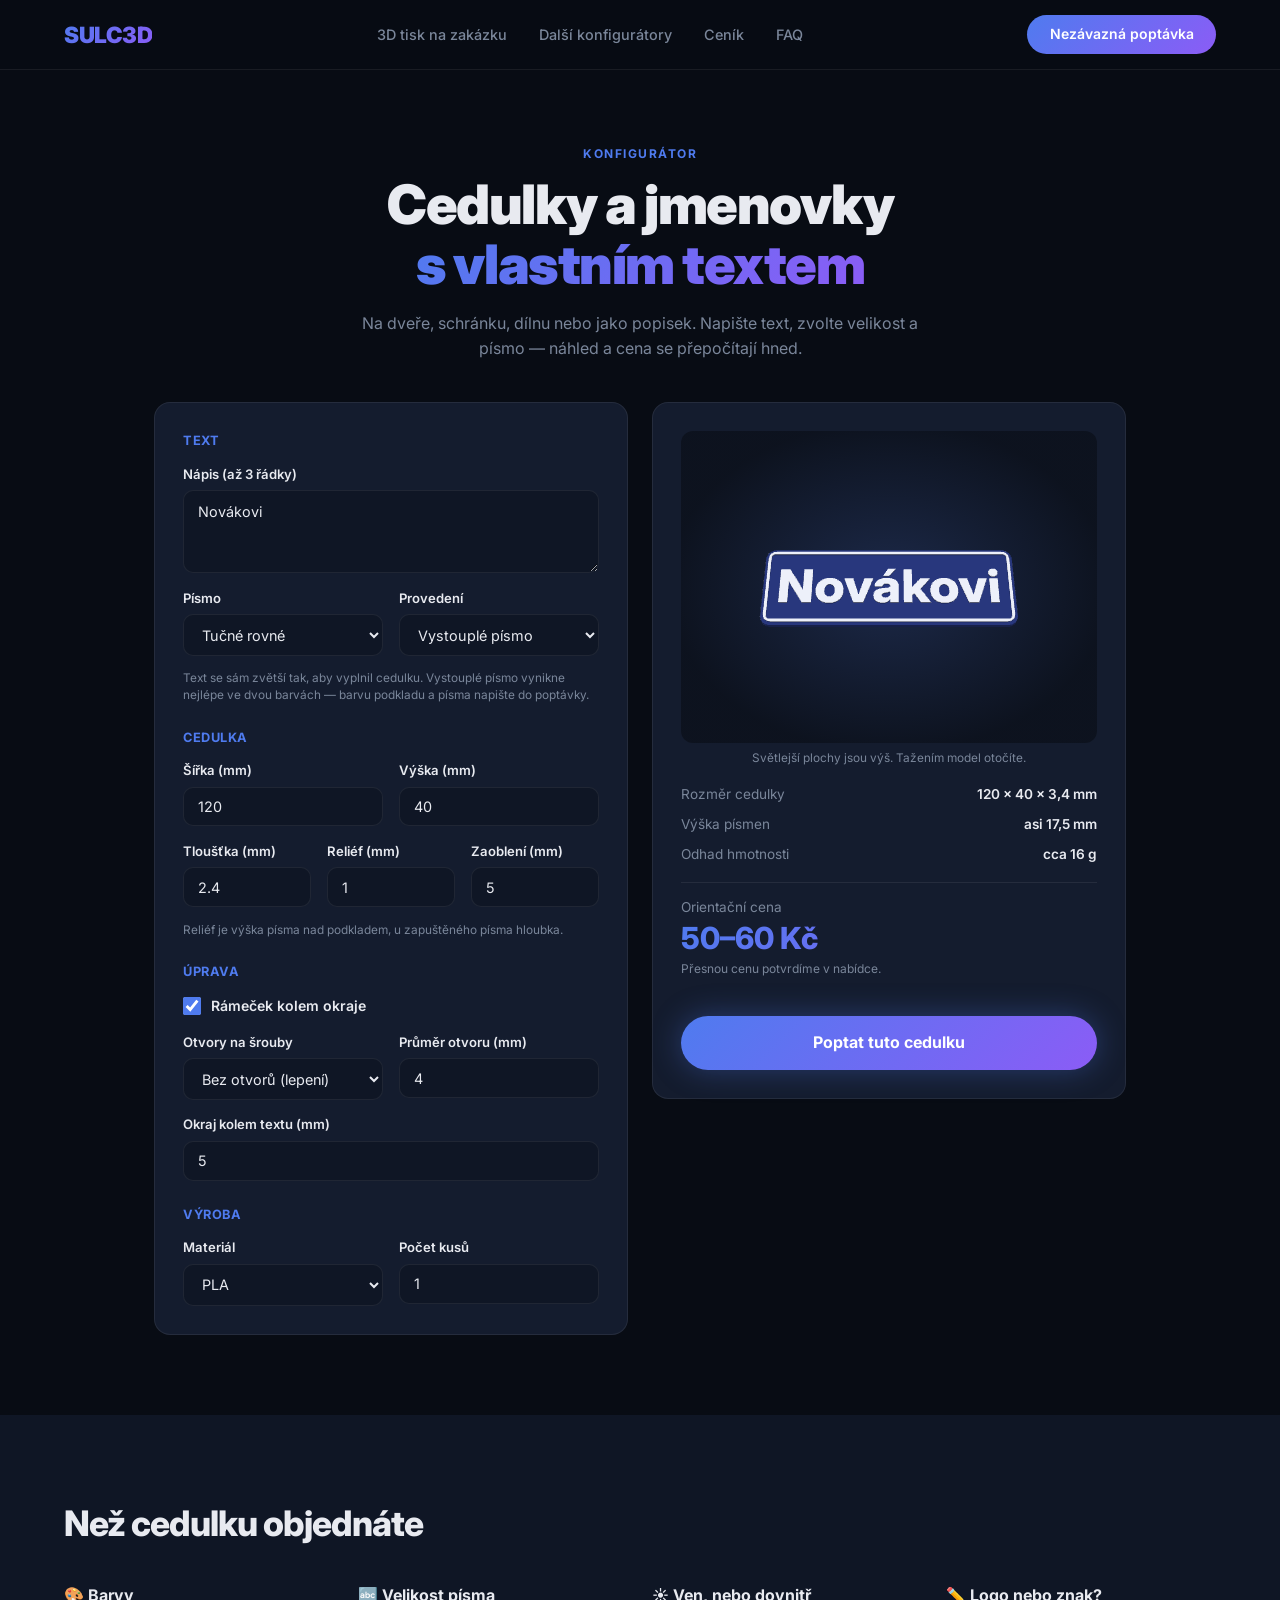
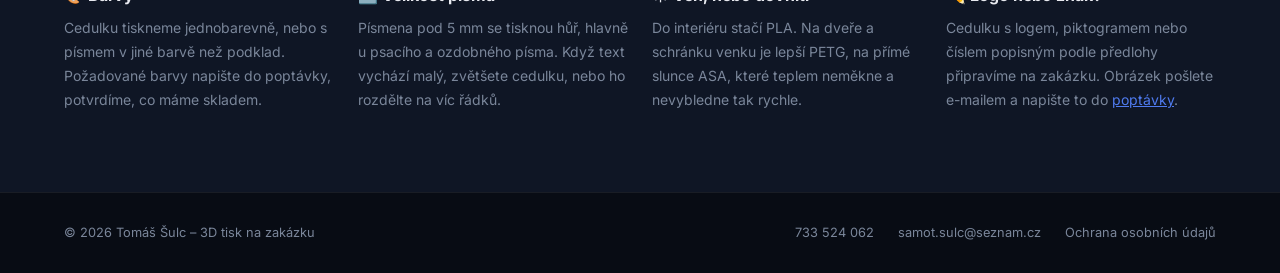
==== cedulky.html @ c4053866 "Pet novych konfiguratoru: cedulky, klicenky, lithofan, organizery, krouzky - /cedulky: cedulka s tex" ====
<!DOCTYPE html>
<html lang="cs">
<head>
  <meta charset="UTF-8" />
  <meta name="viewport" content="width=device-width, initial-scale=1.0" />
  <title>Cedulky a jmenovky s vlastním textem – 3D tisk | sulc3d.cz</title>
  <meta name="description" content="Konfigurátor cedulek, jmenovek a štítků s vlastním textem. Napište text, zvolte velikost a písmo, prohlédněte si náhled s orientační cenou a pošlete poptávku." />
  <meta name="theme-color" content="#080c14" />
  <link rel="canonical" href="https://sulc3d.cz/cedulky" />
  <link rel="icon" href="favicon.svg" type="image/svg+xml" />
  <meta property="og:type" content="website" />
  <meta property="og:locale" content="cs_CZ" />
  <meta property="og:site_name" content="sulc3d" />
  <meta property="og:title" content="Cedulky a jmenovky s vlastním textem" />
  <meta property="og:description" content="Napište text, zvolte velikost a písmo, prohlédněte si náhled s orientační cenou a pošlete poptávku." />
  <meta property="og:url" content="https://sulc3d.cz/cedulky" />
  <meta property="og:image" content="https://sulc3d.cz/og.png" />
  <link rel="preconnect" href="https://fonts.googleapis.com" />
  <link rel="preconnect" href="https://fonts.gstatic.com" crossorigin />
  <link href="https://fonts.googleapis.com/css2?family=Bebas+Neue&family=Fredoka:wght@600&family=Inter:wght@400;500;600;700;800;900&family=Lobster&family=Pacifico&display=swap" rel="stylesheet" />
  <link rel="stylesheet" href="konfigurator.css" />
</head>
<body>

<nav>
  <a href="/" class="logo">SULC3D</a>
  <ul class="nav-links">
    <li><a href="/">3D tisk na zakázku</a></li>
    <li><a href="/#konfiguratory">Další konfigurátory</a></li>
    <li><a href="/#cenik">Ceník</a></li>
    <li><a href="/#faq">FAQ</a></li>
  </ul>
  <a href="/#naceneni" class="nav-cta">Nezávazná poptávka</a>
</nav>

<header>
  <div class="section-tag">Konfigurátor</div>
  <h1>Cedulky a jmenovky<br /><span class="grad-text">s vlastním textem</span></h1>
  <p class="lead">Na dveře, schránku, dílnu nebo jako popisek. Napište text, zvolte velikost a písmo — náhled a cena se přepočítají hned.</p>
</header>

<main>
<div class="config">

  <form class="panel" id="cfg" novalidate>
    <fieldset>
      <legend>Text</legend>
      <div class="field" style="margin-bottom:0.9rem;">
        <label for="text">Nápis (až 3 řádky)</label>
        <textarea id="text" rows="3" maxlength="120">Novákovi</textarea>
      </div>
      <div class="row">
        <div class="field">
          <label for="font">Písmo</label>
          <select id="font"></select>
        </div>
        <div class="field">
          <label for="style">Provedení</label>
          <select id="style">
            <option value="raised">Vystouplé písmo</option>
            <option value="engraved">Zapuštěné písmo</option>
          </select>
        </div>
      </div>
      <div class="field">
        <small>Text se sám zvětší tak, aby vyplnil cedulku. Vystouplé písmo vynikne nejlépe ve dvou barvách — barvu podkladu a písma napište do poptávky.</small>
      </div>
    </fieldset>

    <fieldset>
      <legend>Cedulka</legend>
      <div class="row">
        <div class="field">
          <label for="w">Šířka (mm)</label>
          <input type="number" id="w" value="120" min="20" max="225" step="1" inputmode="decimal" />
        </div>
        <div class="field">
          <label for="h">Výška (mm)</label>
          <input type="number" id="h" value="40" min="10" max="225" step="1" inputmode="decimal" />
        </div>
      </div>
      <div class="row three">
        <div class="field">
          <label for="t">Tloušťka (mm)</label>
          <input type="number" id="t" value="2.4" min="1.2" max="6" step="0.1" inputmode="decimal" />
        </div>
        <div class="field">
          <label for="depth">Reliéf (mm)</label>
          <input type="number" id="depth" value="1" min="0.4" max="3" step="0.1" inputmode="decimal" />
        </div>
        <div class="field">
          <label for="r">Zaoblení (mm)</label>
          <input type="number" id="r" value="5" min="0" max="110" step="0.5" inputmode="decimal" />
        </div>
      </div>
      <div class="field">
        <small>Reliéf je výška písma nad podkladem, u zapuštěného písma hloubka.</small>
      </div>
    </fieldset>

    <fieldset>
      <legend>Úprava</legend>
      <label class="check"><input type="checkbox" id="frame" checked /> Rámeček kolem okraje</label>
      <div class="row">
        <div class="field">
          <label for="holes">Otvory na šrouby</label>
          <select id="holes">
            <option value="0">Bez otvorů (lepení)</option>
            <option value="2">2 otvory po stranách</option>
            <option value="4">4 otvory v rozích</option>
          </select>
        </div>
        <div class="field">
          <label for="holeD">Průměr otvoru (mm)</label>
          <input type="number" id="holeD" value="4" min="2" max="8" step="0.5" inputmode="decimal" />
        </div>
      </div>
      <div class="field">
        <label for="margin">Okraj kolem textu (mm)</label>
        <input type="number" id="margin" value="5" min="1" max="30" step="0.5" inputmode="decimal" />
      </div>
    </fieldset>

    <fieldset style="margin-bottom:0;">
      <legend>Výroba</legend>
      <div class="row" style="margin-bottom:0;">
        <div class="field">
          <label for="material">Materiál</label>
          <select id="material">
            <option value="PLA" selected>PLA</option>
            <option value="PETG">PETG (i ven)</option>
            <option value="ABS / ASA">ASA (ven na slunce)</option>
          </select>
        </div>
        <div class="field">
          <label for="kusu">Počet kusů</label>
          <input type="number" id="kusu" value="1" min="1" step="1" inputmode="numeric" />
        </div>
      </div>
    </fieldset>
  </form>

  <div class="panel preview">
    <canvas id="canvas" class="model-canvas" role="img" aria-label="3D náhled cedulky – tažením lze otáčet"></canvas>
    <p class="hint">Světlejší plochy jsou výš. Tažením model otočíte.</p>

    <div class="results">
      <div class="res-row"><span>Rozměr cedulky</span><strong id="rSize">–</strong></div>
      <div class="res-row"><span>Výška písmen</span><strong id="rLetter">–</strong></div>
      <div class="res-row"><span>Odhad hmotnosti</span><strong id="rWeight">–</strong></div>
      <div class="price">
        Orientační cena
        <strong id="rPrice" class="grad-text">–</strong>
        <small>Přesnou cenu potvrdíme v nabídce.</small>
      </div>
    </div>

    <ul class="messages" id="messages" aria-live="polite"></ul>
    <a href="/#naceneni" class="btn-primary" id="order">Poptat tuto cedulku</a>
    <button type="button" class="btn-secondary" id="stlBtn" hidden>Stáhnout STL</button>
  </div>

</div>

<section class="info">
  <h2>Než cedulku objednáte</h2>
  <div class="info-grid">
    <div class="info-card">
      <h3>🎨 Barvy</h3>
      <p>Cedulku tiskneme jednobarevně, nebo s písmem v jiné barvě než podklad. Požadované barvy napište do poptávky, potvrdíme, co máme skladem.</p>
    </div>
    <div class="info-card">
      <h3>🔤 Velikost písma</h3>
      <p>Písmena pod 5 mm se tisknou hůř, hlavně u psacího a ozdobného písma. Když text vychází malý, zvětšete cedulku, nebo ho rozdělte na víc řádků.</p>
    </div>
    <div class="info-card">
      <h3>☀️ Ven, nebo dovnitř</h3>
      <p>Do interiéru stačí PLA. Na dveře a schránku venku je lepší PETG, na přímé slunce ASA, které teplem neměkne a nevybledne tak rychle.</p>
    </div>
    <div class="info-card">
      <h3>✏️ Logo nebo znak?</h3>
      <p>Cedulku s logem, piktogramem nebo číslem popisným podle předlohy připravíme na zakázku. Obrázek pošlete e-mailem a napište to do <a href="/#naceneni">poptávky</a>.</p>
    </div>
  </div>
</section>
</main>

<footer>
  <span>© 2026 Tomáš Šulc – 3D tisk na zakázku</span>
  <span>
    <a href="tel:+420733524062">733 524 062</a>
    <a href="mailto:samot.sulc@seznam.cz">samot.sulc@seznam.cz</a>
    <a href="/ochrana-osobnich-udaju">Ochrana osobních údajů</a>
  </span>
</footer>

<script src="model.js"></script>
<script src="relief.js"></script>
<script src="konfig.js"></script>
<script>
  const { $, num, mm, dims3, MAX_TRIS, FONTS, loadFont, layoutText, raster, roundRect, init } = window.Sulc3DKonfig;
  const { buildRelief } = window.Sulc3DRelief;
  const FRAME_W = 1.2, FRAME_INSET = 1.5;  // mm, šířka rámečku a jeho odstup od okraje
  const MIN_FLOOR = 0.8;                   // mm, kolik podkladu musí zbýt pod zapuštěným písmem

  for (const [key, f] of Object.entries(FONTS)) $('font').add(new Option(f.label, key));

  async function compute(ctx) {
    const p = { w: num('w'), h: num('h'), t: num('t'), depth: num('depth'), r: num('r'), margin: num('margin'),
      holes: +$('holes').value, holeD: num('holeD'), frame: $('frame').checked, raised: $('style').value === 'raised', font: $('font').value };
    $('holeD').disabled = !p.holes;
    const lines = $('text').value.split('\n').map(s => s.trim()).filter(Boolean).slice(0, 3);
    const ok = [ctx.range(p.w, 20, 225, 'Šířka'), ctx.range(p.h, 10, 225, 'Výška'), ctx.range(p.t, 1.2, 6, 'Tloušťka'),
      ctx.range(p.depth, 0.4, 3, 'Reliéf'), ctx.range(p.r, 0, 110, 'Zaoblení'), ctx.range(p.margin, 1, 30, 'Okraj kolem textu')];
    if (p.holes) ok.push(ctx.range(p.holeD, 2, 8, 'Průměr otvoru'));
    if (!lines.length) { ctx.error('Napište text, který má na cedulce být.'); ok.push(false); }
    if (!p.raised && p.t - p.depth < MIN_FLOOR) { ctx.error(`Zapuštěné písmo je moc hluboké. Pod ním musí zůstat alespoň ${mm(MIN_FLOOR)} mm podkladu.`); ok.push(false); }
    if (ok.includes(false)) return null;
    await loadFont(p.font, lines.join(' '));

    // plocha pro text: uvnitř rámečku a mimo otvory
    const frameZone = p.frame ? FRAME_INSET + FRAME_W : 0;
    const holeOff = frameZone + 1.5 + p.holeD / 2;       // střed otvoru od okraje
    const side = p.holes ? holeOff + p.holeD / 2 : frameZone;
    const availW = p.w - 2 * (side + p.margin), availH = p.h - 2 * (frameZone + p.margin);
    if (availW < 6 || availH < 4) { ctx.error('Na text nezbývá místo. Zvětšete cedulku, nebo zmenšete okraj.'); return null; }

    let cell = Math.max(0.2, Math.max(p.w, p.h) / 640), pos, layout;
    for (let attempt = 0; attempt < 5; attempt++) {
      const nx = Math.round(p.w / cell), ny = Math.round(p.h / cell), s = p.w / nx;
      const R = raster(nx, ny), c = R.ctx;
      // podklad se zaoblením a otvory
      R.clear();
      roundRect(c, 0, 0, nx, ny, p.r / s);
      c.fill();
      c.globalCompositeOperation = 'destination-out';
      const hx = holeOff / s, hy = p.holes === 4 ? holeOff / s : ny / 2;
      const spots = p.holes === 2 ? [[hx, hy], [nx - hx, hy]]
        : p.holes === 4 ? [[hx, hy], [nx - hx, hy], [hx, ny - hy], [nx - hx, ny - hy]] : [];
      spots.forEach(([x, y]) => { c.beginPath(); c.arc(x, y, p.holeD / 2 / s, 0, 2 * Math.PI); c.fill(); });
      const plate = R.mask();
      // text a rámeček
      R.clear();
      layout = layoutText(c, lines, p.font, availW / s, availH / s);
      layout.draw(c, nx / 2, ny / 2);
      if (p.frame) {
        const e = (FRAME_INSET + FRAME_W / 2) / s;
        c.lineWidth = FRAME_W / s;
        roundRect(c, e, e, nx - 2 * e, ny - 2 * e, Math.max(0, p.r / s - e));
        c.stroke();
      }
      const ink = R.mask();
      const levels = new Uint8Array(nx * ny);
      for (let k = 0; k < levels.length; k++) levels[k] = plate[k] ? (ink[k] ? 2 : 1) : 0;
      pos = buildRelief({ nx, ny, cell: s, levels, heights: [0, p.t, p.raised ? p.t + p.depth : p.t - p.depth] });
      layout.cell = s;
      if (pos.length / 9 <= MAX_TRIS) break;
      cell *= 1.3; // moc podrobné → hrubší rastr
    }

    const letter = layout.px * layout.cell * 0.72; // přibližná výška velkého písmene
    if (letter < 5) ctx.warn(`Písmena vycházejí asi ${mm(letter)} mm vysoká a tenké tahy se nemusí vytisknout. Zvětšete cedulku, nebo zkraťte text.`);
    const top = p.raised ? p.t + p.depth : p.t;
    return {
      pos,
      name: `cedulka-${mm(p.w)}x${mm(p.h)}.stl`,
      viewOpts: { tintZ: [top - p.depth, top], view: { yaw: 0, pitch: 1.1, spin: false } },
      rows: { rSize: dims3([p.w, p.h, top]), rLetter: `asi ${mm(letter)} mm` },
      popis: 'Cedulka z konfigurátoru – ' +
        `text „${lines.join(' / ')}“, písmo ${FONTS[p.font].label.toLowerCase()}, ${p.raised ? 'vystouplé' : 'zapuštěné'} o ${mm(p.depth)} mm; ` +
        `rozměr ${mm(p.w)} × ${mm(p.h)} mm, tloušťka podkladu ${mm(p.t)} mm, zaoblení ${mm(p.r)} mm; ` +
        `${p.frame ? 's rámečkem' : 'bez rámečku'}; ` +
        (p.holes ? `${p.holes} otvory Ø ${mm(p.holeD)} mm.` : 'bez otvorů.') +
        ' Barvy: (doplňte barvu podkladu a písma).'
    };
  }

  init({ compute, debounce: 180 });
</script>
</body>
</html>
---- konfigurator.css ----
*, *::before, *::after { box-sizing: border-box; margin: 0; padding: 0; }

:root {
  --bg:       #080c14;
  --surface:  #0f1625;
  --card:     #141c2e;
  --border:   rgba(255,255,255,0.07);
  --blue:     #4f7bef;
  --grad:     linear-gradient(135deg, #4f7bef, #8b5cf6);
  --text:     #e8eaf0;
  --muted:    #7a869a;
  --radius:   16px;
}

body {
  font-family: 'Inter', sans-serif;
  background: var(--bg);
  color: var(--text);
  line-height: 1.6;
  overflow-x: hidden;
}

:focus-visible { outline: 2px solid var(--blue); outline-offset: 3px; }

.grad-text {
  background: var(--grad);
  -webkit-background-clip: text;
  -webkit-text-fill-color: transparent;
  background-clip: text;
}

/* ── NAVBAR ────────────────────────────────── */
nav {
  position: sticky;
  top: 0;
  z-index: 100;
  display: flex;
  align-items: center;
  justify-content: space-between;
  gap: 1rem;
  padding: 0 5%;
  height: 70px;
  background: rgba(8,12,20,0.95);
  backdrop-filter: blur(14px);
  border-bottom: 1px solid var(--border);
}

.logo {
  font-size: 1.4rem;
  font-weight: 900;
  letter-spacing: -0.5px;
  text-decoration: none;
  background: var(--grad);
  -webkit-background-clip: text;
  -webkit-text-fill-color: transparent;
  background-clip: text;
}

.nav-links { display: flex; gap: 2rem; list-style: none; }

.nav-links a {
  color: var(--muted);
  text-decoration: none;
  font-size: 0.9rem;
  font-weight: 500;
  white-space: nowrap;
  transition: color 0.2s;
}

.nav-links a:hover { color: var(--text); }

.nav-cta {
  padding: 0.5rem 1.4rem;
  background: var(--grad);
  color: #fff;
  font-weight: 600;
  font-size: 0.875rem;
  border-radius: 50px;
  text-decoration: none;
  white-space: nowrap;
}

/* ── HEADER ────────────────────────────────── */
header { padding: 70px 5% 40px; text-align: center; }

.section-tag {
  display: inline-block;
  font-size: 0.75rem;
  font-weight: 700;
  text-transform: uppercase;
  letter-spacing: 1.5px;
  color: var(--blue);
  margin-bottom: 0.75rem;
}

h1 {
  font-size: clamp(2rem, 5vw, 3.4rem);
  font-weight: 900;
  line-height: 1.1;
  letter-spacing: -1.5px;
  margin-bottom: 1rem;
}

.lead { color: var(--muted); max-width: 600px; margin: 0 auto; }

/* ── KONFIGURÁTOR ──────────────────────────── */
.config {
  display: grid;
  grid-template-columns: minmax(0, 1fr) minmax(0, 1fr);
  gap: 1.5rem;
  max-width: 1100px;
  margin: 0 auto;
  padding: 0 5% 80px;
  align-items: start;
}

.panel {
  background: var(--card);
  border: 1px solid var(--border);
  border-radius: var(--radius);
  padding: 1.75rem;
}

fieldset { border: none; margin-bottom: 1.5rem; }

legend {
  font-size: 0.8rem;
  font-weight: 700;
  text-transform: uppercase;
  letter-spacing: 0.5px;
  color: var(--blue);
  margin-bottom: 0.75rem;
}

.row { display: grid; grid-template-columns: 1fr 1fr; gap: 1rem; margin-bottom: 0.9rem; }
.row.three { grid-template-columns: 1fr 1fr 1fr; }

.field { display: flex; flex-direction: column; gap: 0.35rem; }
.field label { font-size: 0.82rem; font-weight: 600; }
.field small { font-size: 0.74rem; color: var(--muted); line-height: 1.4; }

.field input,
.field select {
  width: 100%;
  background: var(--surface);
  border: 1px solid var(--border);
  border-radius: 10px;
  padding: 0.65rem 0.85rem;
  color: var(--text);
  font-family: inherit;
  font-size: 0.9rem;
  outline: none;
  transition: border-color 0.2s;
}

.field input:focus,
.field select:focus { border-color: var(--blue); }
.field select { cursor: pointer; }

.preview { position: sticky; top: 90px; }

.model-canvas {
  display: block;
  width: 100%;
  aspect-ratio: 4 / 3;
  border-radius: 12px;
  background: radial-gradient(ellipse at center, rgba(79,123,239,0.14) 0%, rgba(8,12,20,0.6) 75%);
  cursor: grab;
  touch-action: pan-y;
}

.model-canvas:active { cursor: grabbing; }

.hint { font-size: 0.74rem; color: var(--muted); text-align: center; margin: 0.4rem 0 1rem; }

.section-svg {
  display: block;
  width: 100%;
  height: auto;
  border: 1px solid var(--border);
  border-radius: 12px;
  background: var(--surface);
  margin-bottom: 1.25rem;
}

.results { display: flex; flex-direction: column; gap: 0.5rem; }

.res-row {
  display: flex;
  justify-content: space-between;
  gap: 1rem;
  font-size: 0.85rem;
  color: var(--muted);
}

.res-row strong { color: var(--text); font-weight: 600; text-align: right; }

.price {
  border-top: 1px solid var(--border);
  margin-top: 0.5rem;
  padding-top: 0.9rem;
  font-size: 0.85rem;
  color: var(--muted);
}

.price strong { display: block; font-size: 1.9rem; font-weight: 800; line-height: 1.3; }
.price small { font-size: 0.75rem; }

.messages { list-style: none; margin-top: 1rem; display: flex; flex-direction: column; gap: 0.4rem; }
.messages li { font-size: 0.8rem; line-height: 1.5; padding: 0.55rem 0.8rem; border-radius: 10px; }
.messages .error { color: #fca5a5; background: rgba(248,113,113,0.08); border: 1px solid rgba(248,113,113,0.25); }
.messages .warn { color: #fde68a; background: rgba(250,204,21,0.07); border: 1px solid rgba(250,204,21,0.22); }

.btn-primary {
  display: block;
  width: 100%;
  margin-top: 1.25rem;
  padding: 0.9rem 2rem;
  background: var(--grad);
  color: #fff;
  font-weight: 700;
  font-size: 1rem;
  text-align: center;
  border-radius: 50px;
  text-decoration: none;
  box-shadow: 0 0 30px rgba(79,123,239,0.35);
  transition: transform 0.2s, box-shadow 0.2s;
}

.btn-primary:hover { transform: translateY(-2px); box-shadow: 0 0 45px rgba(79,123,239,0.5); }
.btn-primary[aria-disabled="true"] { opacity: 0.4; pointer-events: none; box-shadow: none; }

/* ── INFO ──────────────────────────────────── */
.info { background: var(--surface); padding: 80px 5%; }
.info h2 { font-size: clamp(1.6rem, 4vw, 2.2rem); font-weight: 800; letter-spacing: -1px; margin-bottom: 2rem; }

.info-grid {
  display: grid;
  grid-template-columns: repeat(auto-fit, minmax(260px, 1fr));
  gap: 1.5rem;
}

.info-card h3 { font-size: 1rem; font-weight: 700; margin-bottom: 0.5rem; }
.info-card p { font-size: 0.875rem; color: var(--muted); line-height: 1.7; }

/* ── FOOTER ────────────────────────────────── */
footer {
  border-top: 1px solid var(--border);
  padding: 30px 5%;
  display: flex;
  justify-content: space-between;
  flex-wrap: wrap;
  gap: 1rem;
  font-size: 0.8rem;
  color: var(--muted);
}

footer a { color: var(--muted); text-decoration: none; margin-left: 1.25rem; }
footer a:hover { color: var(--text); }

@media (max-width: 860px) {
  .config { grid-template-columns: 1fr; }
  .preview { position: static; order: -1; }
  .nav-links { display: none; }
  header { padding: 50px 5% 30px; }
}

@media (max-width: 480px) {
  .row.three { grid-template-columns: 1fr 1fr; }
  .panel { padding: 1.25rem; }
  .nav-cta { padding: 0.5rem 1rem; font-size: 0.8rem; }
  footer a { margin: 0 1.25rem 0 0; }
}

/* ── DOPLŇKY PRO DALŠÍ KONFIGURÁTORY ───────── */
.check {
  display: flex;
  align-items: center;
  gap: 0.6rem;
  font-size: 0.88rem;
  font-weight: 600;
  margin-bottom: 0.9rem;
  cursor: pointer;
}

.check input { width: 18px; height: 18px; accent-color: var(--blue); cursor: pointer; }

.toggle {
  display: flex;
  gap: 0.4rem;
  justify-content: center;
  margin: 0.6rem 0 1rem;
}

.toggle[hidden] { display: none; }

.toggle button {
  background: var(--surface);
  border: 1px solid var(--border);
  border-radius: 50px;
  padding: 0.4rem 1rem;
  color: var(--muted);
  font-family: inherit;
  font-size: 0.78rem;
  font-weight: 600;
  cursor: pointer;
  transition: color 0.2s, border-color 0.2s, background 0.2s;
}

.toggle button[aria-pressed="true"] {
  color: #fff;
  border-color: rgba(79,123,239,0.6);
  background: rgba(79,123,239,0.18);
}

fieldset:disabled .field { opacity: 0.45; }
.info-card a { color: var(--blue); }

[hidden] { display: none !important; }

.btn-secondary {
  display: block;
  width: 100%;
  margin-top: 0.75rem;
  padding: 0.8rem 2rem;
  background: transparent;
  border: 1px solid var(--border);
  border-radius: 50px;
  color: var(--text);
  font-family: inherit;
  font-weight: 600;
  font-size: 0.95rem;
  cursor: pointer;
  transition: border-color 0.2s, background 0.2s;
}

.btn-secondary:hover { border-color: rgba(255,255,255,0.25); background: rgba(255,255,255,0.04); }
.btn-secondary:disabled { opacity: 0.4; cursor: default; }

.field textarea {
  width: 100%;
  background: var(--surface);
  border: 1px solid var(--border);
  border-radius: 10px;
  padding: 0.65rem 0.85rem;
  color: var(--text);
  font-family: inherit;
  font-size: 0.9rem;
  line-height: 1.4;
  outline: none;
  resize: vertical;
  transition: border-color 0.2s;
}

.field textarea:focus { border-color: var(--blue); }
.field input[type="file"] { padding: 0.5rem 0.6rem; font-size: 0.82rem; cursor: pointer; }
.field input[type="file"]::file-selector-button {
  margin-right: 0.75rem;
  padding: 0.35rem 0.9rem;
  background: rgba(79,123,239,0.18);
  border: 1px solid rgba(79,123,239,0.5);
  border-radius: 50px;
  color: var(--text);
  font-family: inherit;
  font-weight: 600;
  cursor: pointer;
}
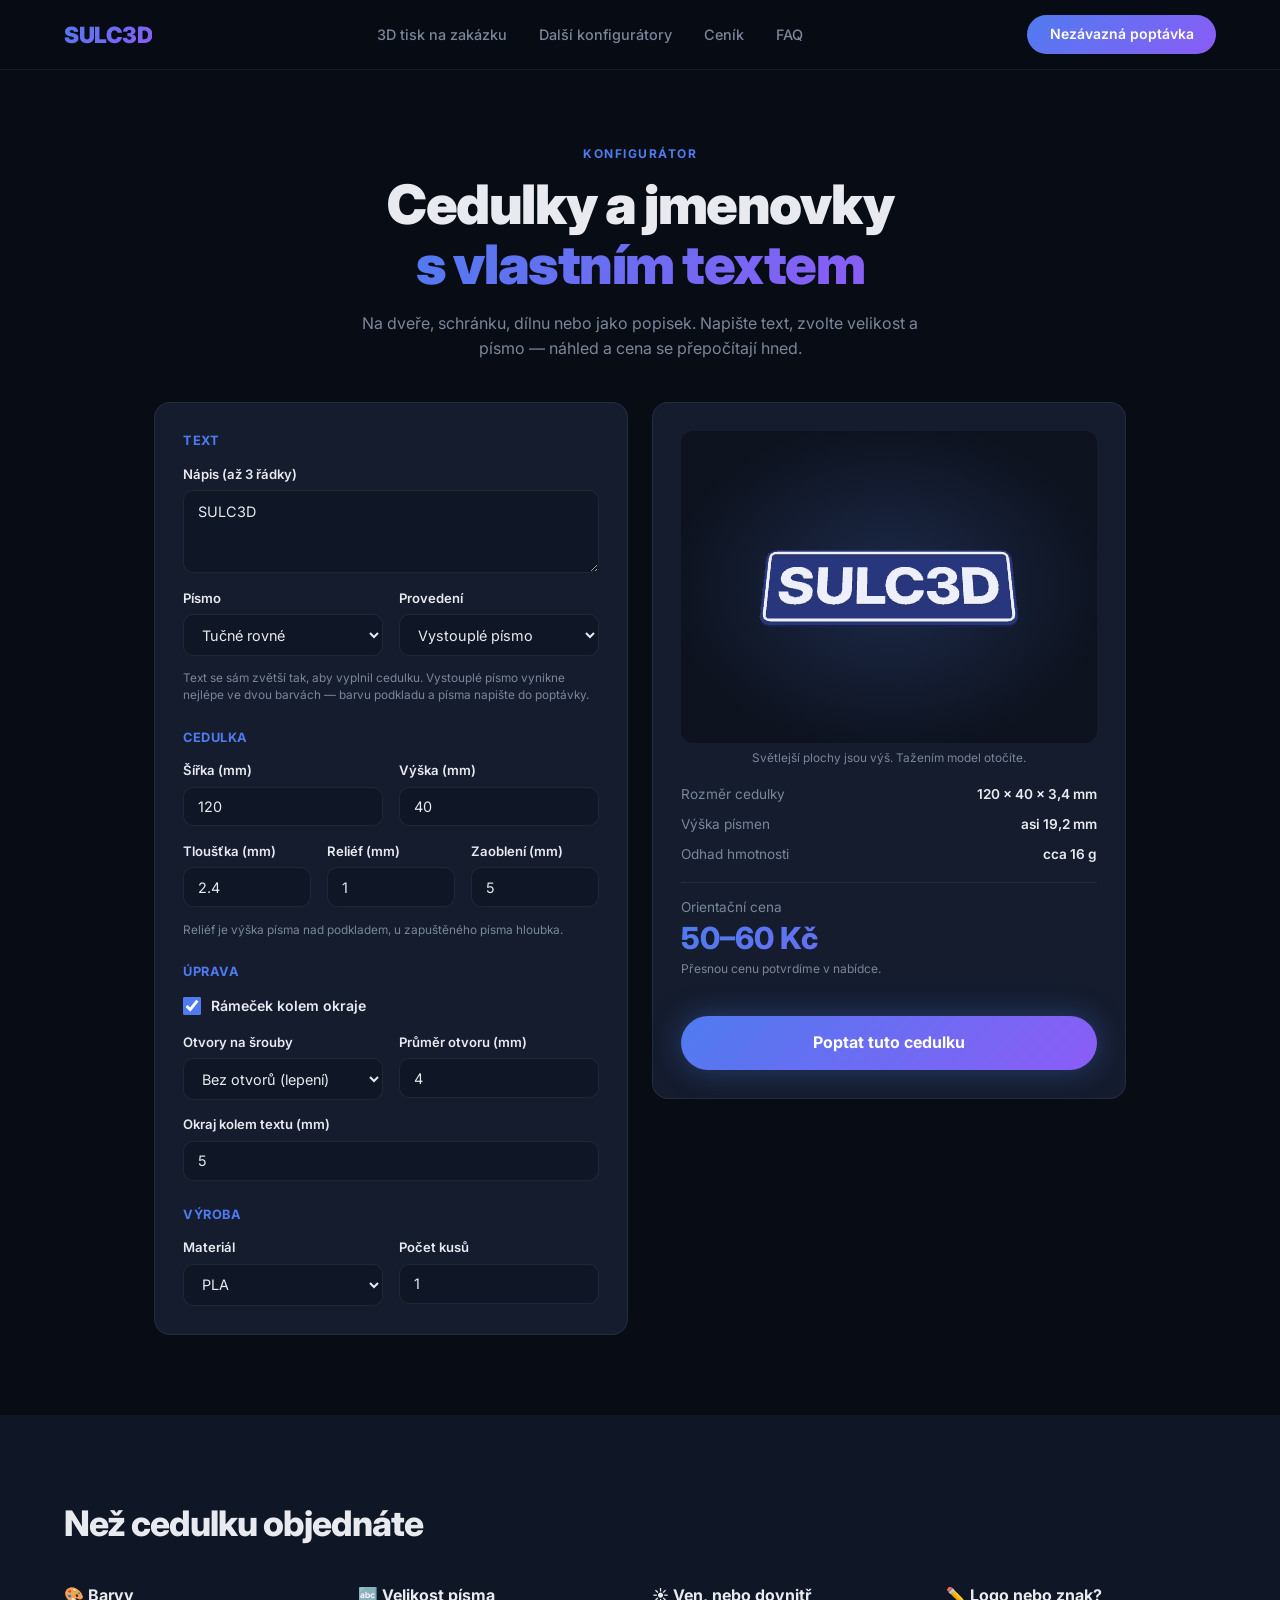
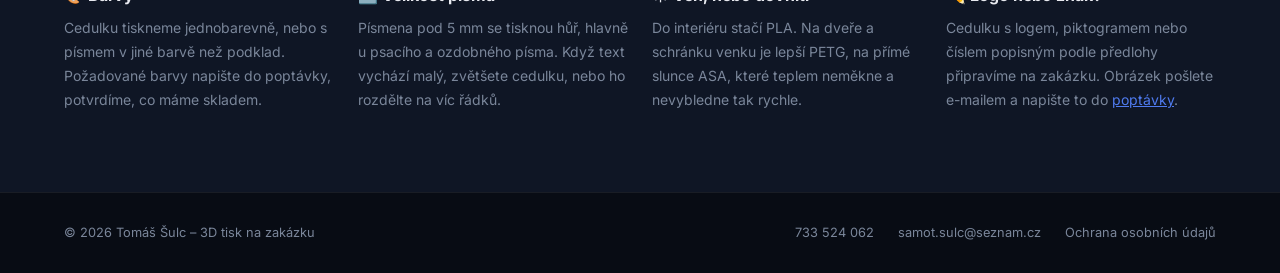
==== commit 17132b34: "Cedulky a klicenky: vychozi text SULC3D Co-Authored-By: Claude Opus 5.5 <noreply@anthropic.com>" ====
--- a/cedulky.html
+++ b/cedulky.html
@@ -47,7 +47,7 @@
       <legend>Text</legend>
       <div class="field" style="margin-bottom:0.9rem;">
         <label for="text">Nápis (až 3 řádky)</label>
-        <textarea id="text" rows="3" maxlength="120">Novákovi</textarea>
+        <textarea id="text" rows="3" maxlength="120">SULC3D</textarea>
       </div>
       <div class="row">
         <div class="field">
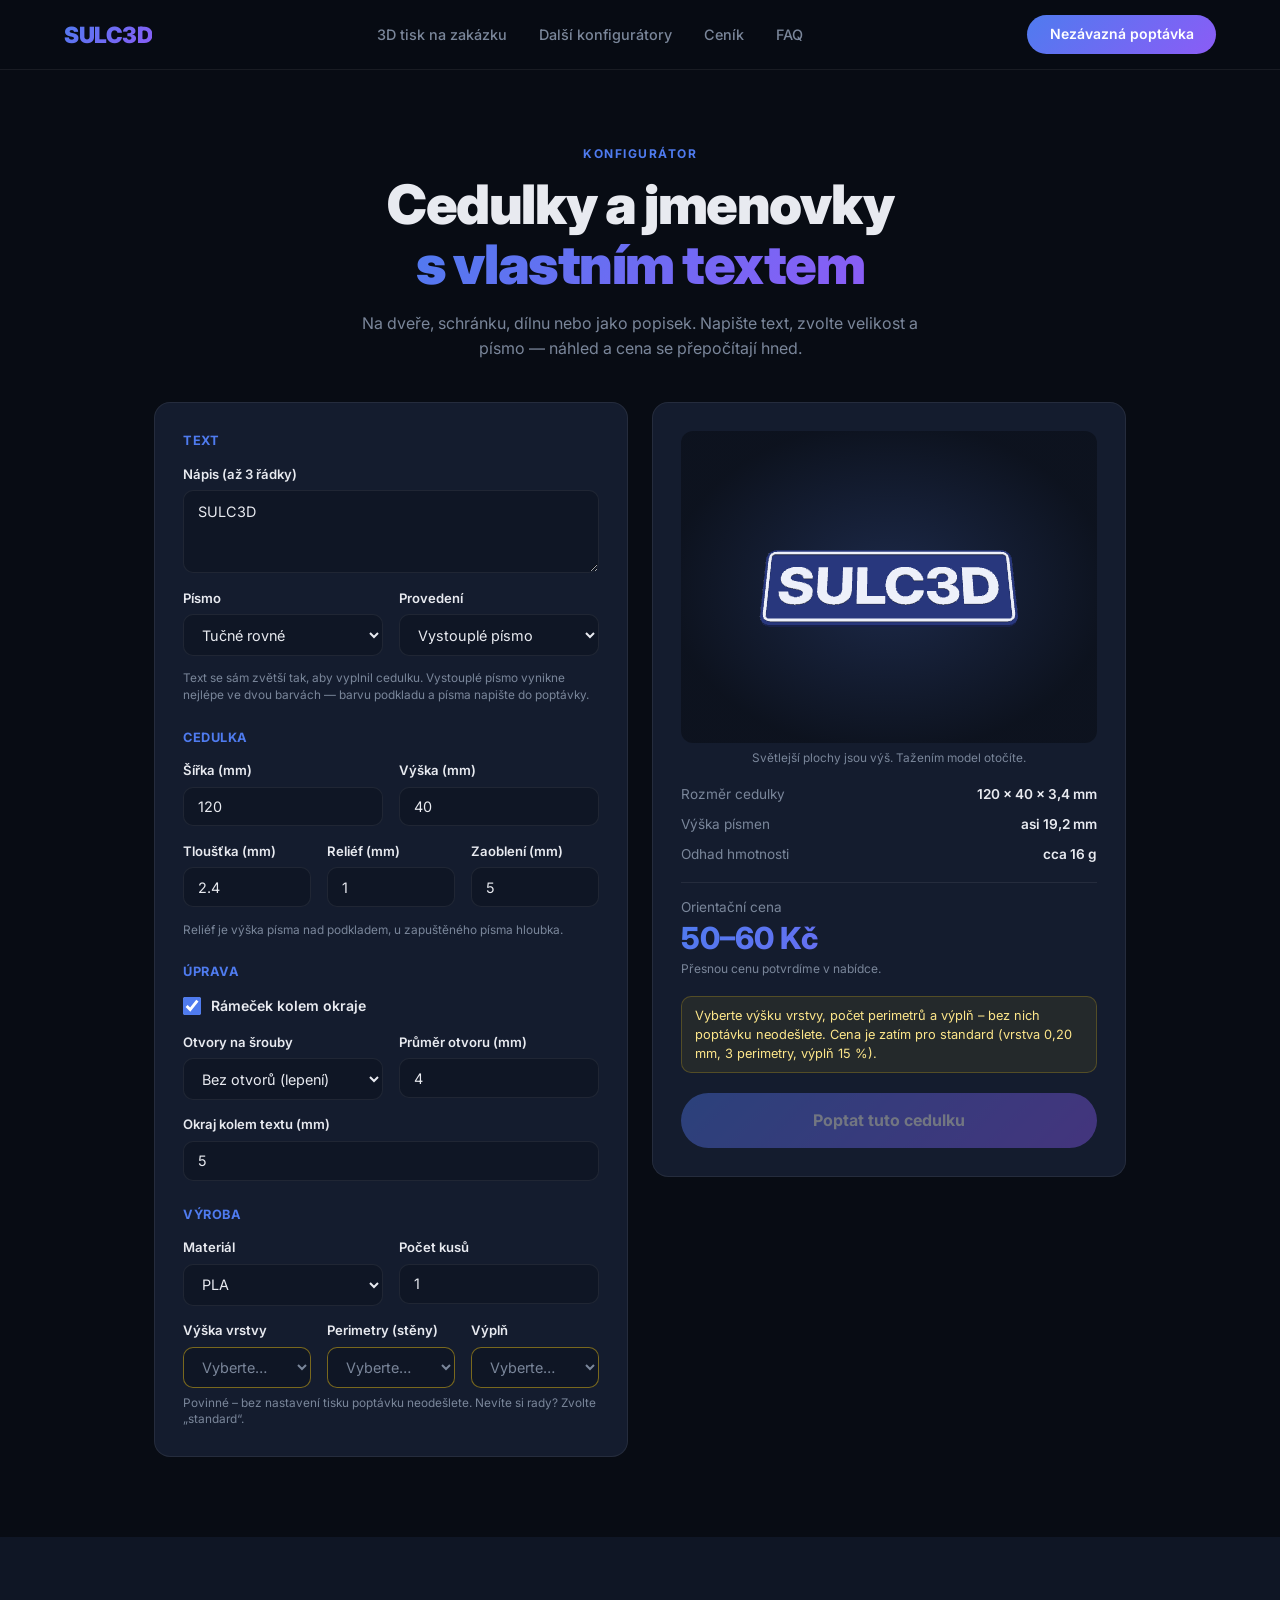
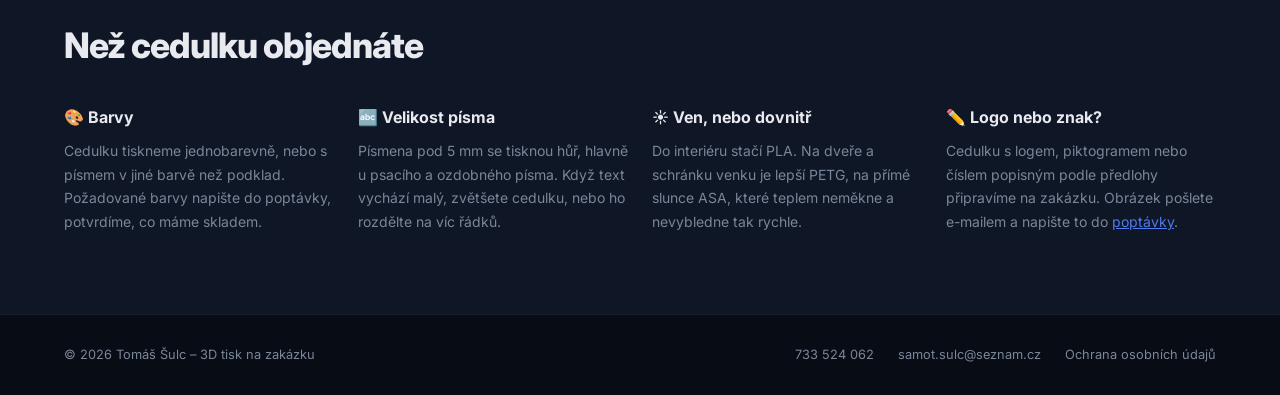
==== commit a727989b: "Povinne nastaveni tisku: vyska vrstvy, perimetry, vypln Konfiguratory (krome lithofanu) i poptavkovy" ====
--- a/cedulky.html
+++ b/cedulky.html
@@ -137,6 +137,21 @@
           <input type="number" id="kusu" value="1" min="1" step="1" inputmode="numeric" />
         </div>
       </div>
+      <div class="row three print-row">
+        <div class="field">
+          <label for="vrstva">Výška vrstvy</label>
+          <select id="vrstva" required></select>
+        </div>
+        <div class="field">
+          <label for="perimetry">Perimetry (stěny)</label>
+          <select id="perimetry" required></select>
+        </div>
+        <div class="field">
+          <label for="vypln">Výplň</label>
+          <select id="vypln" required></select>
+        </div>
+      </div>
+      <p class="print-hint">Povinné – bez nastavení tisku poptávku neodešlete. Nevíte si rady? Zvolte „standard“.</p>
     </fieldset>
   </form>
 
--- a/konfigurator.css
+++ b/konfigurator.css
@@ -365,3 +365,11 @@
   font-weight: 600;
   cursor: pointer;
 }
+
+/* ── NASTAVENÍ TISKU (vrstva, perimetry, výplň) ───────── */
+.row.print-row { margin: 0.9rem 0 0.4rem; }
+.print-hint { font-size: 0.74rem; color: var(--muted); line-height: 1.4; margin: 0; }
+.field select:required:invalid { color: var(--muted); border-color: rgba(250,204,21,0.45); }
+@media (max-width: 480px) {
+  .row.three.print-row { grid-template-columns: 1fr; }
+}
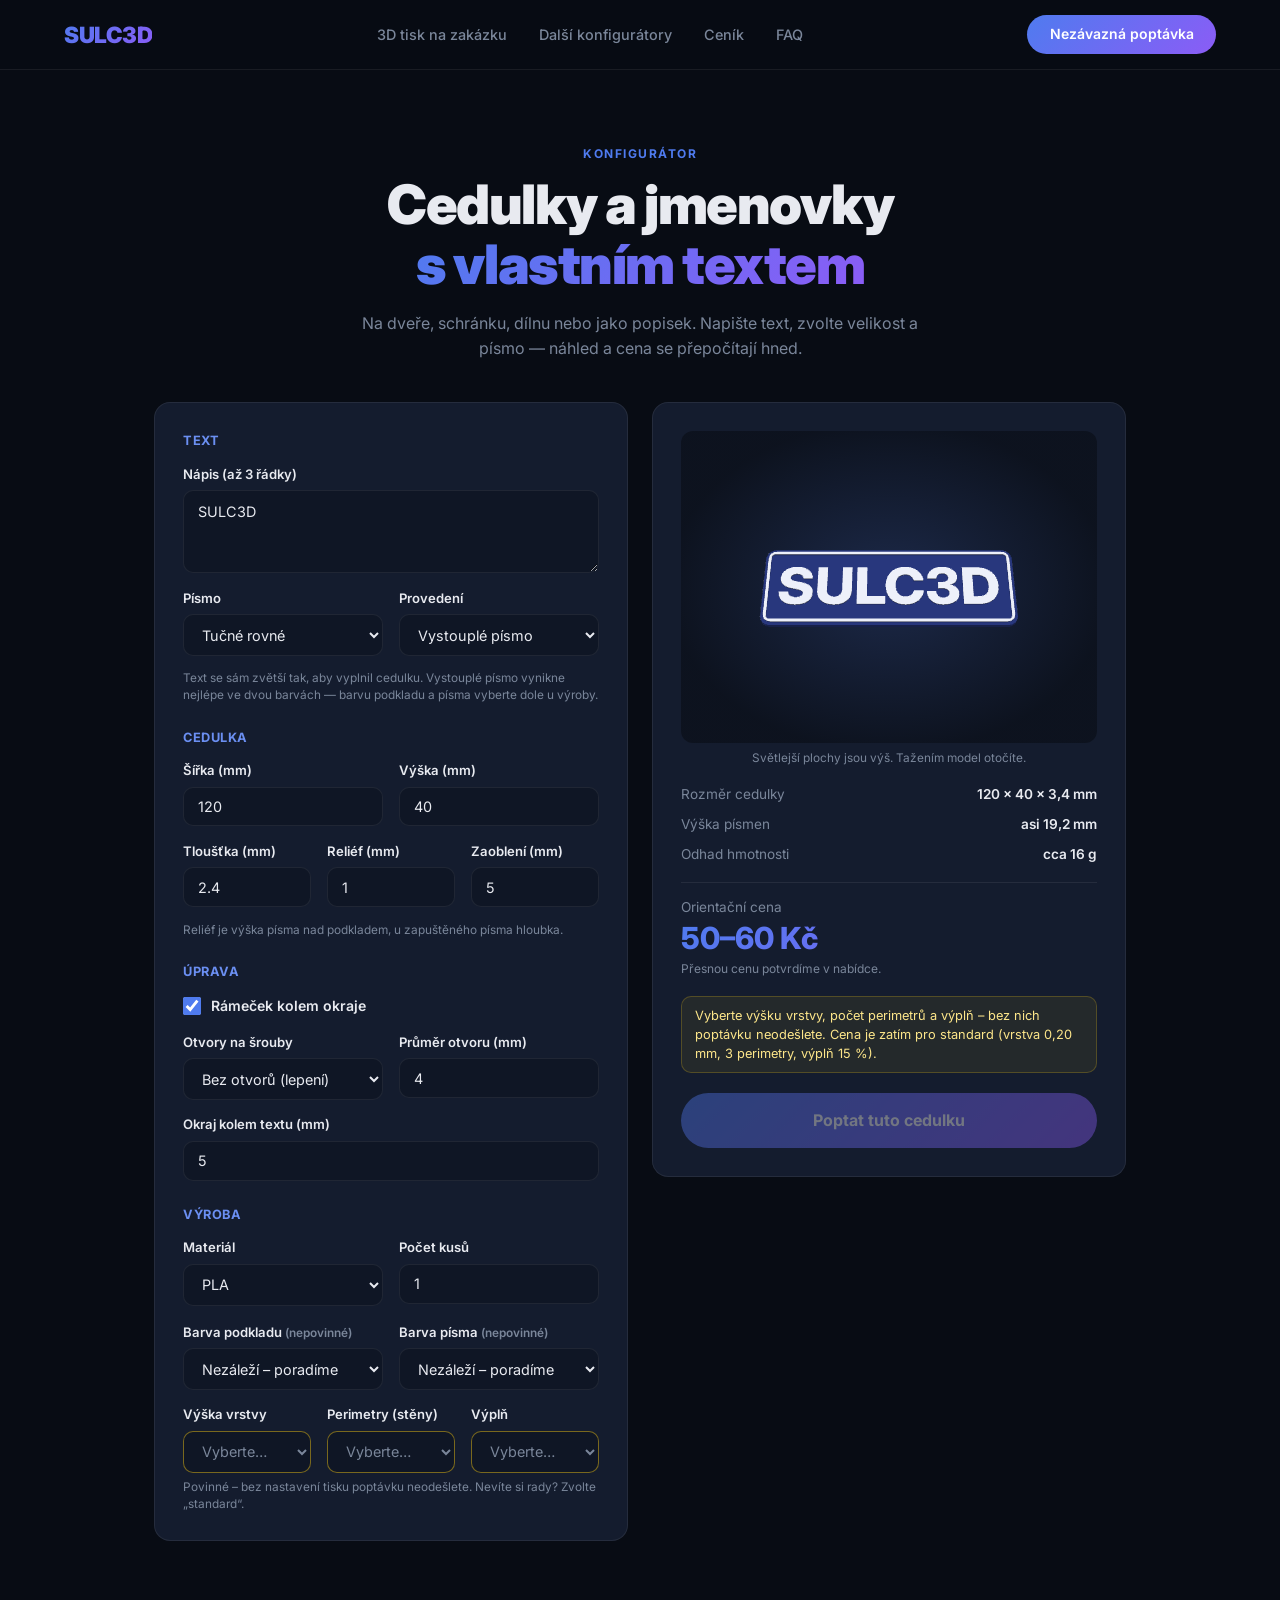
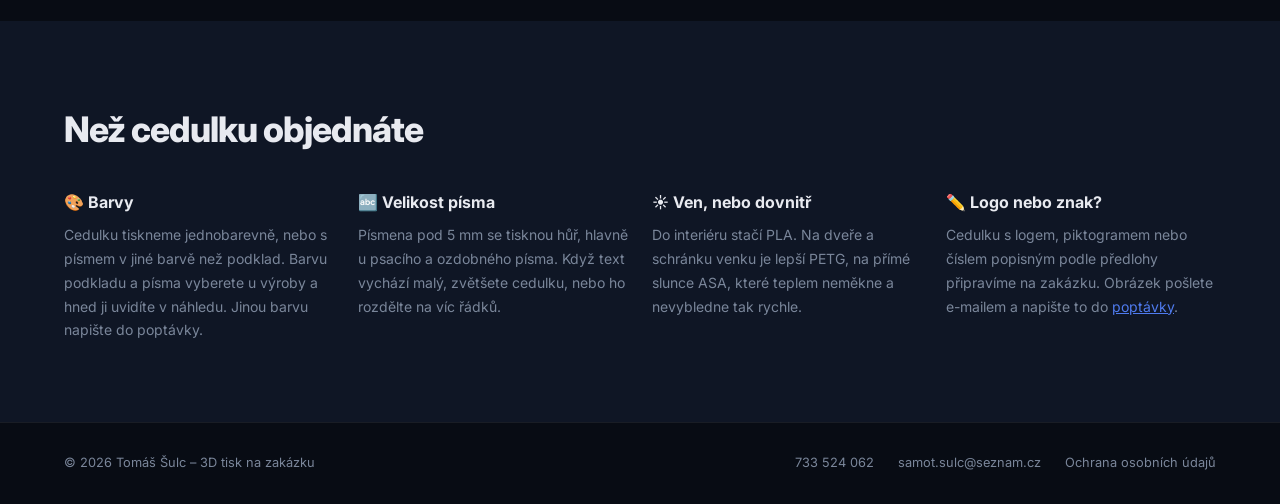
==== commit 20544ebc: "Barva filamentu (podklad + písmo u cedulek a klíčenek) s obarveným náhledem, košík v menu Co-Authore" ====
--- a/cedulky.html
+++ b/cedulky.html
@@ -63,7 +63,7 @@
         </div>
       </div>
       <div class="field">
-        <small>Text se sám zvětší tak, aby vyplnil cedulku. Vystouplé písmo vynikne nejlépe ve dvou barvách — barvu podkladu a písma napište do poptávky.</small>
+        <small>Text se sám zvětší tak, aby vyplnil cedulku. Vystouplé písmo vynikne nejlépe ve dvou barvách — barvu podkladu a písma vyberte dole u výroby.</small>
       </div>
     </fieldset>
 
@@ -123,7 +123,7 @@
 
     <fieldset style="margin-bottom:0;">
       <legend>Výroba</legend>
-      <div class="row" style="margin-bottom:0;">
+      <div class="row color-row" style="margin-bottom:0;">
         <div class="field">
           <label for="material">Materiál</label>
           <select id="material">
@@ -135,6 +135,14 @@
         <div class="field">
           <label for="kusu">Počet kusů</label>
           <input type="number" id="kusu" value="1" min="1" step="1" inputmode="numeric" />
+        </div>
+        <div class="field">
+          <label for="barva">Barva podkladu <small>(nepovinné)</small></label>
+          <select id="barva"></select>
+        </div>
+        <div class="field">
+          <label for="barva2">Barva písma <small>(nepovinné)</small></label>
+          <select id="barva2"></select>
         </div>
       </div>
       <div class="row three print-row">
@@ -182,7 +190,7 @@
   <div class="info-grid">
     <div class="info-card">
       <h3>🎨 Barvy</h3>
-      <p>Cedulku tiskneme jednobarevně, nebo s písmem v jiné barvě než podklad. Požadované barvy napište do poptávky, potvrdíme, co máme skladem.</p>
+      <p>Cedulku tiskneme jednobarevně, nebo s písmem v jiné barvě než podklad. Barvu podkladu a písma vyberete u výroby a hned ji uvidíte v náhledu. Jinou barvu napište do poptávky.</p>
     </div>
     <div class="info-card">
       <h3>🔤 Velikost písma</h3>
@@ -279,14 +287,14 @@
     return {
       pos,
       name: `cedulka-${mm(p.w)}x${mm(p.h)}.stl`,
-      viewOpts: { tintZ: [top - p.depth, top], view: { yaw: 0, pitch: 1.1, spin: false } },
+      viewOpts: { tintZ: [top - p.depth, top], textLow: !p.raised, view: { yaw: 0, pitch: 1.1, spin: false } },
       rows: { rSize: dims3([p.w, p.h, top]), rLetter: `asi ${mm(letter)} mm` },
       popis: 'Cedulka z konfigurátoru – ' +
         `text „${lines.join(' / ')}“, písmo ${FONTS[p.font].label.toLowerCase()}, ${p.raised ? 'vystouplé' : 'zapuštěné'} o ${mm(p.depth)} mm; ` +
         `rozměr ${mm(p.w)} × ${mm(p.h)} mm, tloušťka podkladu ${mm(p.t)} mm, zaoblení ${mm(p.r)} mm; ` +
         `${p.frame ? 's rámečkem' : 'bez rámečku'}; ` +
         (p.holes ? `${p.holes} otvory Ø ${mm(p.holeD)} mm.` : 'bez otvorů.') +
-        ' Barvy: (doplňte barvu podkladu a písma).'
+        ''
     };
   }
 
--- a/konfigurator.css
+++ b/konfigurator.css
@@ -128,7 +128,7 @@
   font-weight: 700;
   text-transform: uppercase;
   letter-spacing: 0.5px;
-  color: var(--blue);
+  color: #6b8ff2; /* světlejší modrá kvůli kontrastu na tmavém pozadí (WCAG 4,5:1) */
   margin-bottom: 0.75rem;
 }
 
@@ -373,3 +373,23 @@
 @media (max-width: 480px) {
   .row.three.print-row { grid-template-columns: 1fr; }
 }
+
+/* ── Košík: počet modelů v poptávce ── */
+.cart-badge {
+  display: inline-grid; place-items: center;
+  min-width: 1.35em; height: 1.35em; padding: 0 0.3em; margin-left: 0.45em;
+  border-radius: 999px; background: #fff; color: #3b4fd8;
+  font-size: 0.75em; font-weight: 800; line-height: 1; vertical-align: 0.1em;
+}
+.cart-badge[hidden] { display: none; }
+.cart-note {
+  margin: 0 0 0.75rem; padding: 0.6rem 0.8rem;
+  border: 1px solid rgba(79,123,239,0.35); border-radius: 10px;
+  background: rgba(79,123,239,0.08); color: var(--text); font-size: 0.85rem; line-height: 1.45;
+}
+.cart-note a { color: #8fa9f5; font-weight: 600; }
+.cart-note[hidden] { display: none; }
+/* Materiál | Barva | Počet kusů – na úzkém displeji pod sebe */
+@media (max-width: 480px) {
+  .row.three.color-row { grid-template-columns: 1fr; }
+}
